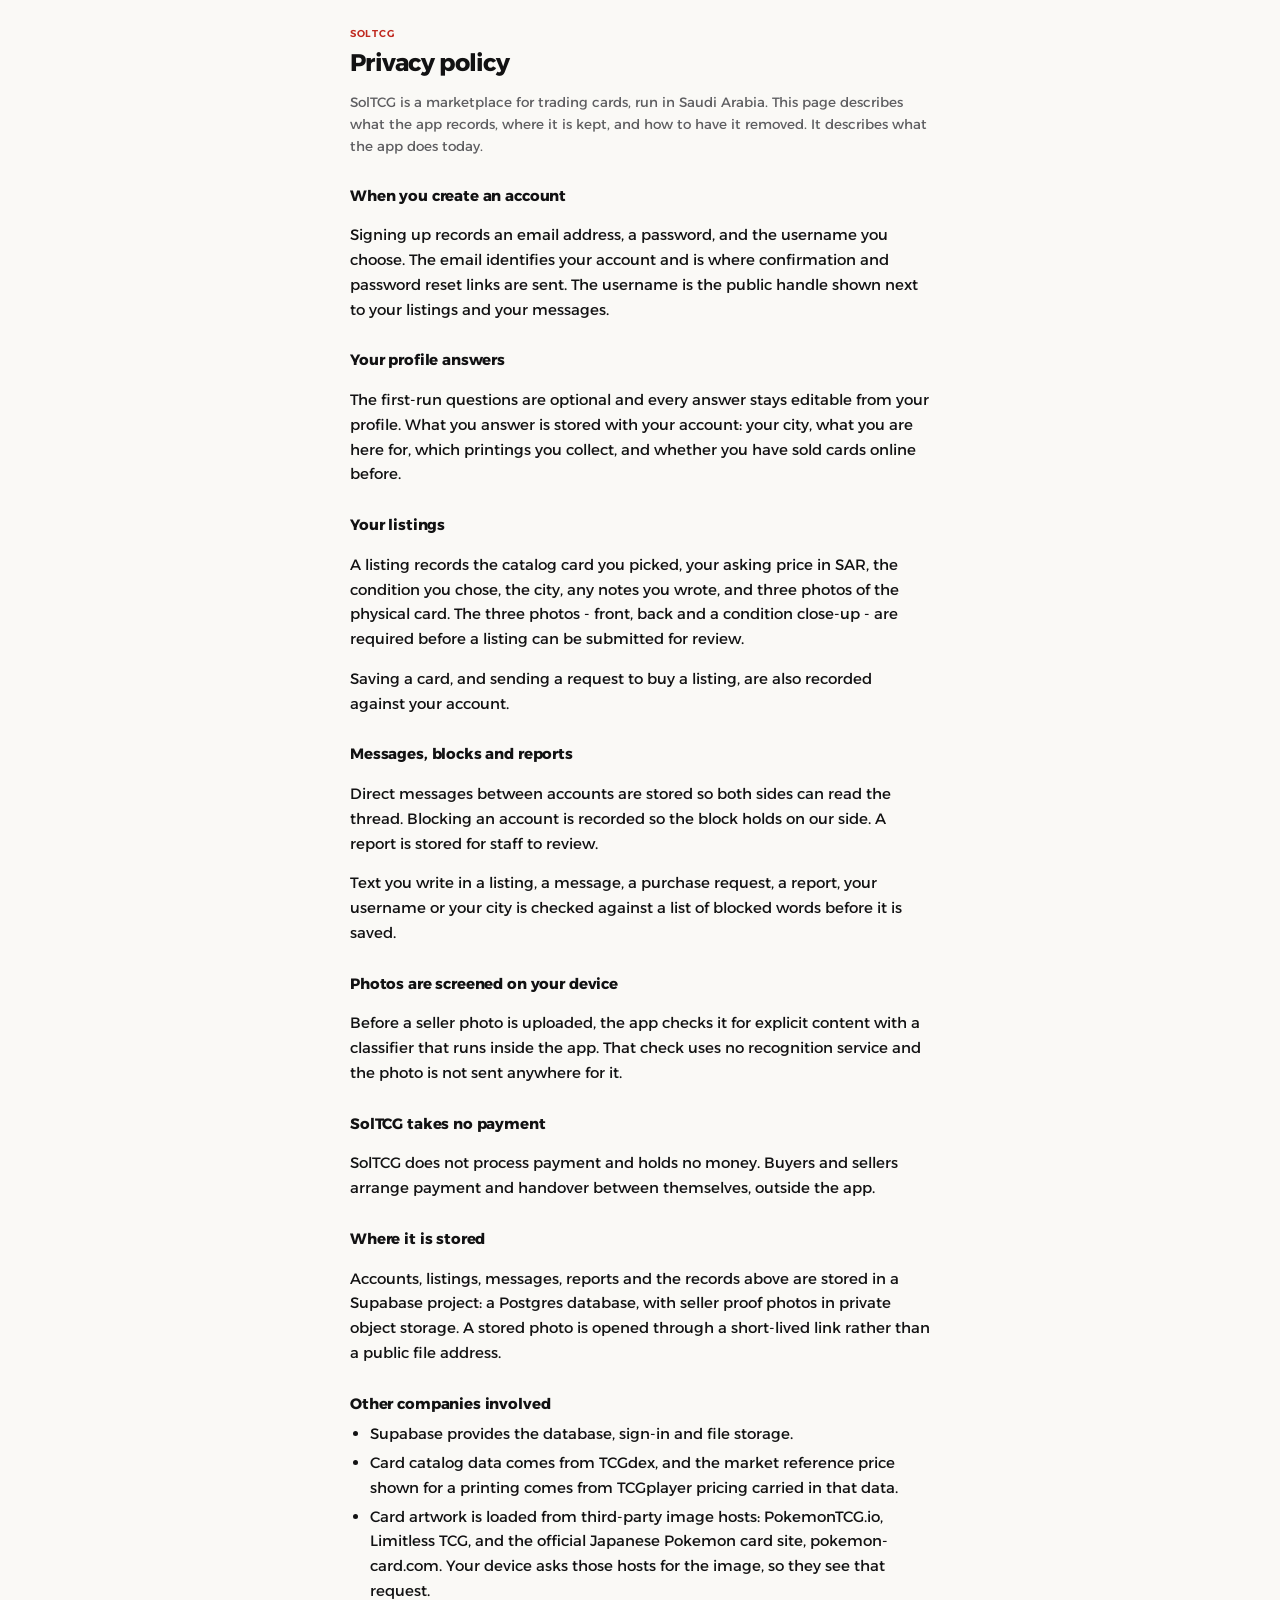
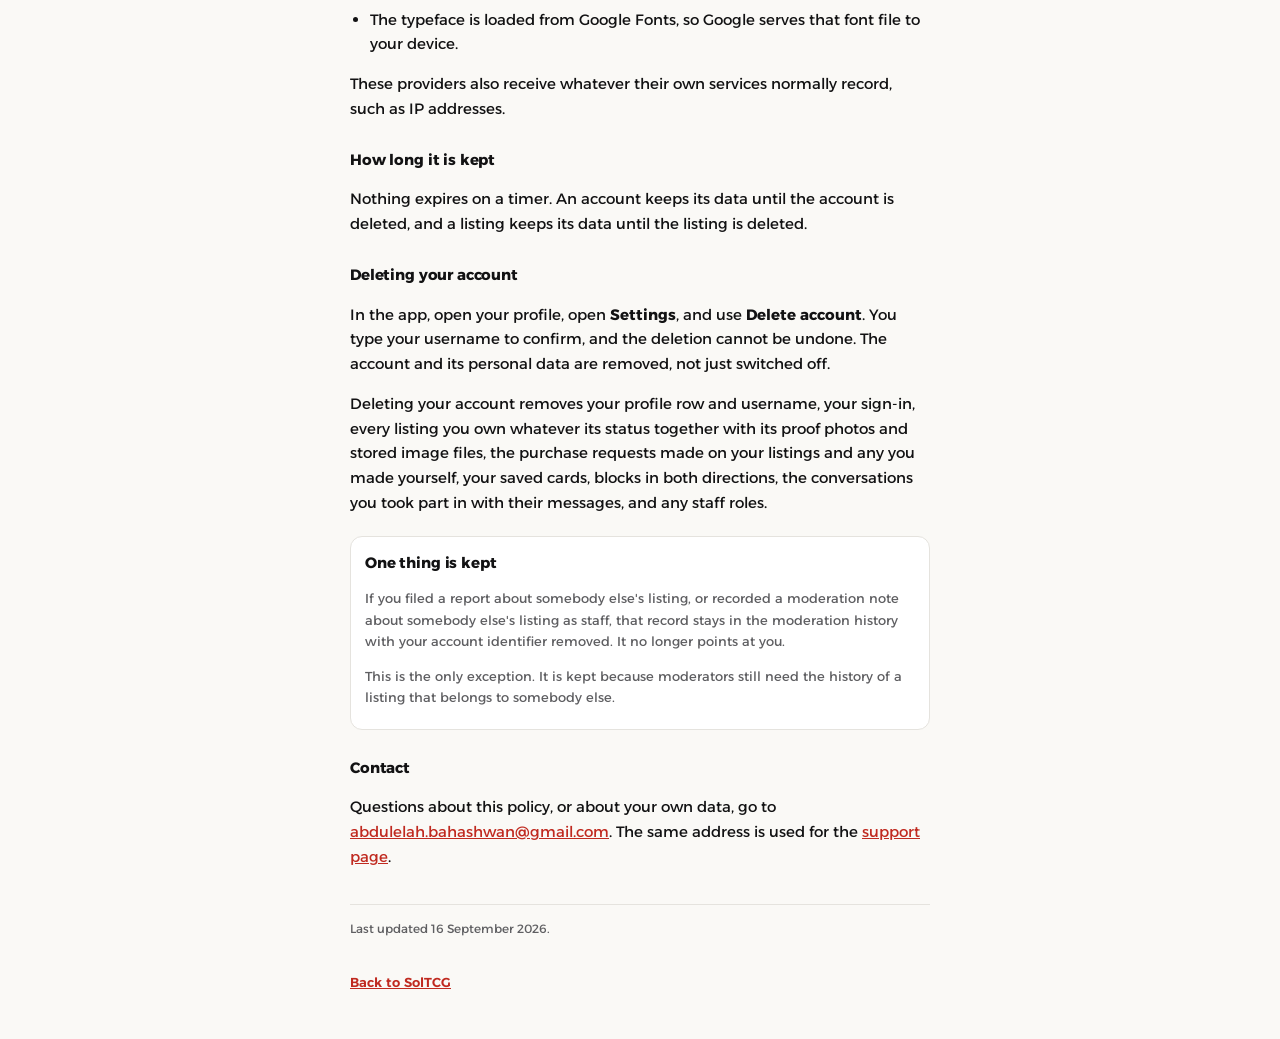
==== privacy.html @ 47c30865 "Publish browser build 0.1.13" ====
<!doctype html>
<html lang="en">
  <head>
    <meta charset="utf-8" />
    <meta name="viewport" content="width=device-width, initial-scale=1, viewport-fit=cover" />
    <meta name="theme-color" content="#faf9f6" media="(prefers-color-scheme: light)" />
    <meta name="theme-color" content="#0f0f11" media="(prefers-color-scheme: dark)" />
    <title>Privacy policy - SolTCG</title>
    <link rel="preconnect" href="https://fonts.googleapis.com" />
    <link rel="preconnect" href="https://fonts.gstatic.com" crossorigin />
    <link href="https://fonts.googleapis.com/css2?family=Alexandria:wght@300;400;500;600;700&display=swap" rel="stylesheet" />
    <style>
      /* Same tokens as src/styles.css, so the pages and the app agree. */
      :root {
        color-scheme: light;
        --bg: #faf9f6;
        --surface: #ffffff;
        --ink: #121213;
        --muted: #5f5f62;
        --line: #e5e3de;
        --accent: #e23a2e;
        --accent-text: #c02a20;
      }
      @media (prefers-color-scheme: dark) {
        :root {
          color-scheme: dark;
          --bg: #0f0f11;
          --surface: #17171a;
          --ink: #f4f4f6;
          --muted: #9b9ba3;
          --line: #2a2a30;
          --accent: #e23a2e;
          --accent-text: #ff7a6e;
        }
      }
      * { box-sizing: border-box; }
      body {
        margin: 0;
        background: var(--bg);
        color: var(--ink);
        font-family: 'Alexandria', system-ui, -apple-system, 'Segoe UI', sans-serif;
        font-size: 15px;
        line-height: 1.65;
        -webkit-text-size-adjust: 100%;
      }
      main {
        width: min(100%, 620px);
        margin-inline: auto;
        padding: 26px 20px calc(44px + env(safe-area-inset-bottom));
      }
      .kicker {
        text-transform: uppercase;
        letter-spacing: .07em;
        font-size: 10px;
        font-weight: 600;
        color: var(--accent-text);
        margin: 0;
      }
      h1 { font-size: 24px; line-height: 1.2; letter-spacing: -.03em; margin: 6px 0 10px; }
      h2 { font-size: 15px; letter-spacing: -.01em; margin: 26px 0 6px; }
      p, li { color: var(--ink); }
      .lede { color: var(--muted); font-size: 13.5px; }
      ul { margin: 6px 0; padding-inline-start: 20px; }
      li { margin-block-end: 4px; }
      a { color: var(--accent-text); }
      .note {
        margin-block: 20px;
        padding: 14px;
        border: 1px solid var(--line);
        border-radius: 12px;
        background: var(--surface);
      }
      .note h2 { margin-block-start: 0; }
      .note p { color: var(--muted); font-size: 13px; margin-block-end: 6px; }
      .updated { color: var(--muted); font-size: 12px; margin-block-start: 34px; padding-block-start: 14px; border-block-start: 1px solid var(--line); }
      .back { display: inline-block; margin-block-start: 22px; font-size: 13px; font-weight: 600; }
    </style>
  </head>
  <body>
    <main>
      <p class="kicker">SolTCG</p>
      <h1>Privacy policy</h1>
      <p class="lede">SolTCG is a marketplace for trading cards, run in Saudi Arabia. This page describes what the app records, where it is kept, and how to have it removed. It describes what the app does today.</p>

      <h2>When you create an account</h2>
      <p>Signing up records an email address, a password, and the username you choose. The email identifies your account and is where confirmation and password reset links are sent. The username is the public handle shown next to your listings and your messages.</p>

      <h2>Your profile answers</h2>
      <p>The first-run questions are optional and every answer stays editable from your profile. What you answer is stored with your account: your city, what you are here for, which printings you collect, and whether you have sold cards online before.</p>

      <h2>Your listings</h2>
      <p>A listing records the catalog card you picked, your asking price in SAR, the condition you chose, the city, any notes you wrote, and three photos of the physical card. The three photos - front, back and a condition close-up - are required before a listing can be submitted for review.</p>
      <p>Saving a card, and sending a request to buy a listing, are also recorded against your account.</p>

      <h2>Messages, blocks and reports</h2>
      <p>Direct messages between accounts are stored so both sides can read the thread. Blocking an account is recorded so the block holds on our side. A report is stored for staff to review.</p>
      <p>Text you write in a listing, a message, a purchase request, a report, your username or your city is checked against a list of blocked words before it is saved.</p>

      <h2>Photos are screened on your device</h2>
      <p>Before a seller photo is uploaded, the app checks it for explicit content with a classifier that runs inside the app. That check uses no recognition service and the photo is not sent anywhere for it.</p>

      <h2>SolTCG takes no payment</h2>
      <p>SolTCG does not process payment and holds no money. Buyers and sellers arrange payment and handover between themselves, outside the app.</p>

      <h2>Where it is stored</h2>
      <p>Accounts, listings, messages, reports and the records above are stored in a Supabase project: a Postgres database, with seller proof photos in private object storage. A stored photo is opened through a short-lived link rather than a public file address.</p>

      <h2>Other companies involved</h2>
      <ul>
        <li>Supabase provides the database, sign-in and file storage.</li>
        <li>Card catalog data comes from TCGdex, and the market reference price shown for a printing comes from TCGplayer pricing carried in that data.</li>
        <li>Card artwork is loaded from third-party image hosts: PokemonTCG.io, Limitless TCG, and the official Japanese Pokemon card site, pokemon-card.com. Your device asks those hosts for the image, so they see that request.</li>
        <li>The typeface is loaded from Google Fonts, so Google serves that font file to your device.</li>
      </ul>
      <p>These providers also receive whatever their own services normally record, such as IP addresses.</p>

      <h2>How long it is kept</h2>
      <p>Nothing expires on a timer. An account keeps its data until the account is deleted, and a listing keeps its data until the listing is deleted.</p>

      <h2>Deleting your account</h2>
      <p>In the app, open your profile, open <strong>Settings</strong>, and use <strong>Delete account</strong>. You type your username to confirm, and the deletion cannot be undone. The account and its personal data are removed, not just switched off.</p>
      <p>Deleting your account removes your profile row and username, your sign-in, every listing you own whatever its status together with its proof photos and stored image files, the purchase requests made on your listings and any you made yourself, your saved cards, blocks in both directions, the conversations you took part in with their messages, and any staff roles.</p>
      <div class="note">
        <h2>One thing is kept</h2>
        <p>If you filed a report about somebody else's listing, or recorded a moderation note about somebody else's listing as staff, that record stays in the moderation history with your account identifier removed. It no longer points at you.</p>
        <p>This is the only exception. It is kept because moderators still need the history of a listing that belongs to somebody else.</p>
      </div>

      <h2>Contact</h2>
      <p>Questions about this policy, or about your own data, go to <a href="mailto:abdulelah.bahashwan@gmail.com?subject=SolTCG%20support">abdulelah.bahashwan@gmail.com</a>. The same address is used for the <a href="support.html">support page</a>.</p>

      <p class="updated">Last updated 16 September 2026.</p>
      <a class="back" href="./">Back to SolTCG</a>
    </main>
  </body>
</html>
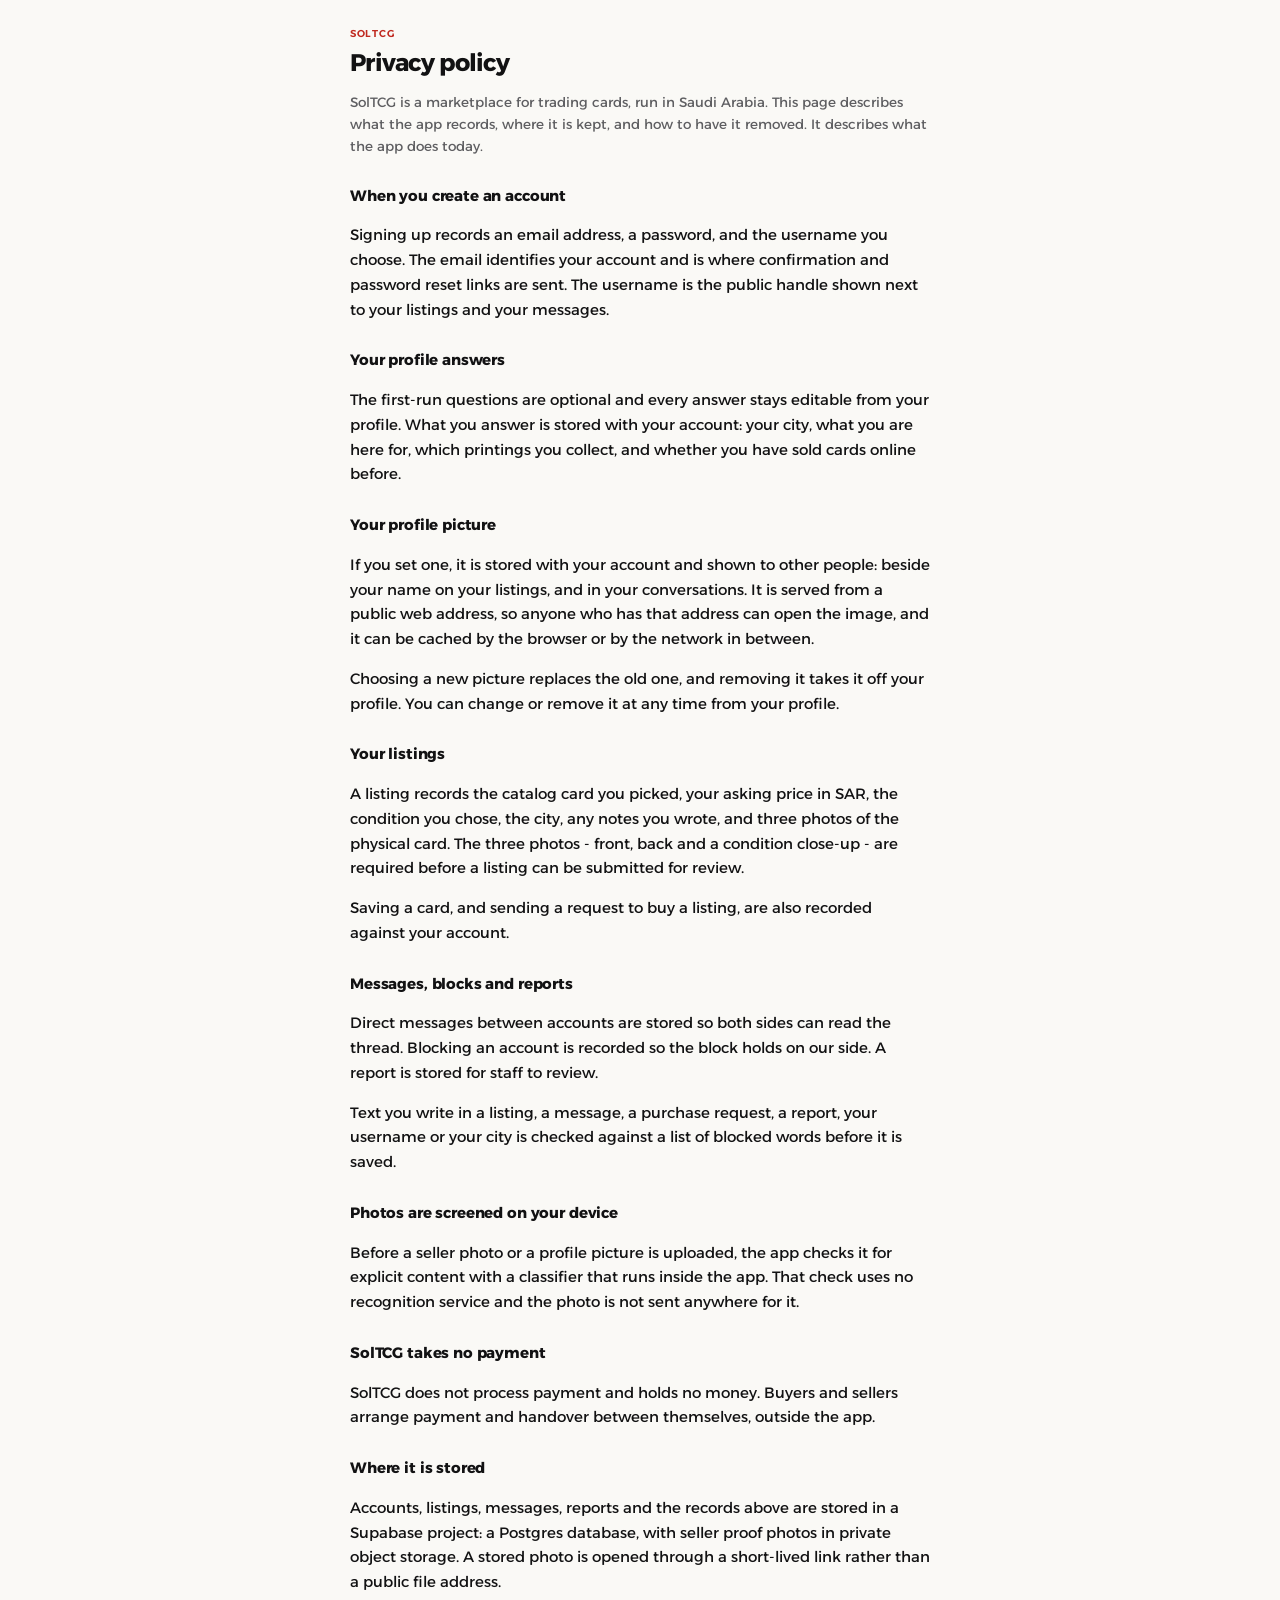
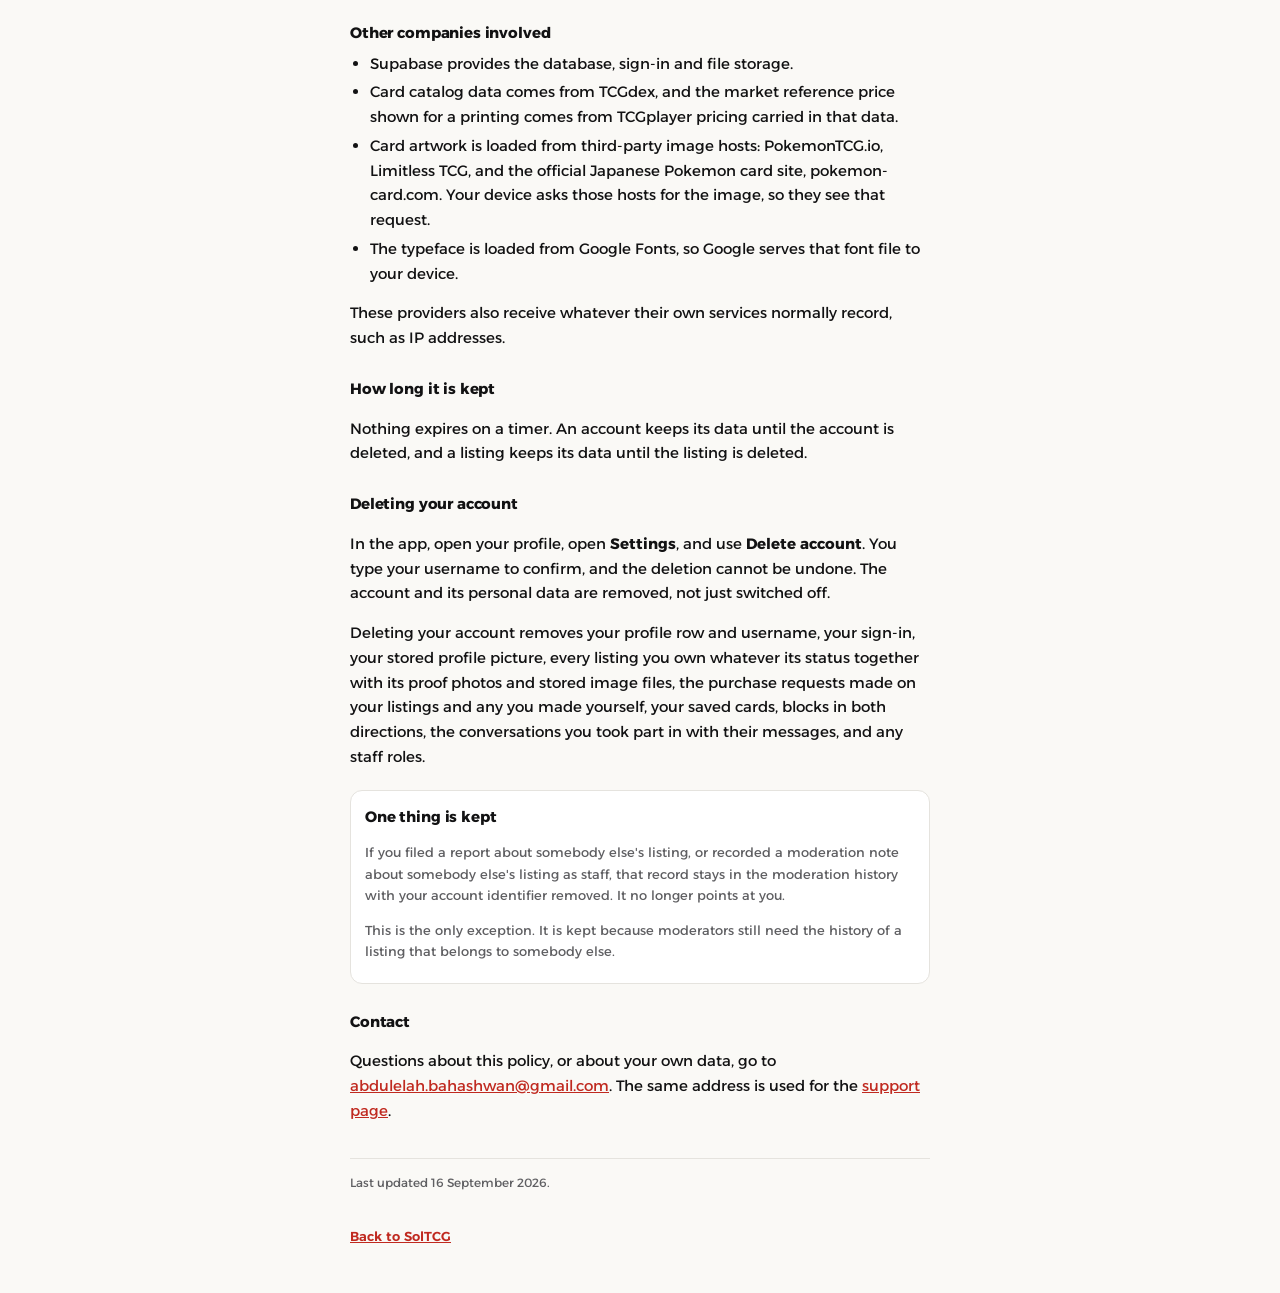
==== commit e8be36e6: "Publish browser build 0.1.15" ====
--- a/privacy.html
+++ b/privacy.html
@@ -88,6 +88,10 @@
       <h2>Your profile answers</h2>
       <p>The first-run questions are optional and every answer stays editable from your profile. What you answer is stored with your account: your city, what you are here for, which printings you collect, and whether you have sold cards online before.</p>
 
+      <h2>Your profile picture</h2>
+      <p>If you set one, it is stored with your account and shown to other people: beside your name on your listings, and in your conversations. It is served from a public web address, so anyone who has that address can open the image, and it can be cached by the browser or by the network in between.</p>
+      <p>Choosing a new picture replaces the old one, and removing it takes it off your profile. You can change or remove it at any time from your profile.</p>
+
       <h2>Your listings</h2>
       <p>A listing records the catalog card you picked, your asking price in SAR, the condition you chose, the city, any notes you wrote, and three photos of the physical card. The three photos - front, back and a condition close-up - are required before a listing can be submitted for review.</p>
       <p>Saving a card, and sending a request to buy a listing, are also recorded against your account.</p>
@@ -97,7 +101,7 @@
       <p>Text you write in a listing, a message, a purchase request, a report, your username or your city is checked against a list of blocked words before it is saved.</p>
 
       <h2>Photos are screened on your device</h2>
-      <p>Before a seller photo is uploaded, the app checks it for explicit content with a classifier that runs inside the app. That check uses no recognition service and the photo is not sent anywhere for it.</p>
+      <p>Before a seller photo or a profile picture is uploaded, the app checks it for explicit content with a classifier that runs inside the app. That check uses no recognition service and the photo is not sent anywhere for it.</p>
 
       <h2>SolTCG takes no payment</h2>
       <p>SolTCG does not process payment and holds no money. Buyers and sellers arrange payment and handover between themselves, outside the app.</p>
@@ -119,7 +123,7 @@
 
       <h2>Deleting your account</h2>
       <p>In the app, open your profile, open <strong>Settings</strong>, and use <strong>Delete account</strong>. You type your username to confirm, and the deletion cannot be undone. The account and its personal data are removed, not just switched off.</p>
-      <p>Deleting your account removes your profile row and username, your sign-in, every listing you own whatever its status together with its proof photos and stored image files, the purchase requests made on your listings and any you made yourself, your saved cards, blocks in both directions, the conversations you took part in with their messages, and any staff roles.</p>
+      <p>Deleting your account removes your profile row and username, your sign-in, your stored profile picture, every listing you own whatever its status together with its proof photos and stored image files, the purchase requests made on your listings and any you made yourself, your saved cards, blocks in both directions, the conversations you took part in with their messages, and any staff roles.</p>
       <div class="note">
         <h2>One thing is kept</h2>
         <p>If you filed a report about somebody else's listing, or recorded a moderation note about somebody else's listing as staff, that record stays in the moderation history with your account identifier removed. It no longer points at you.</p>
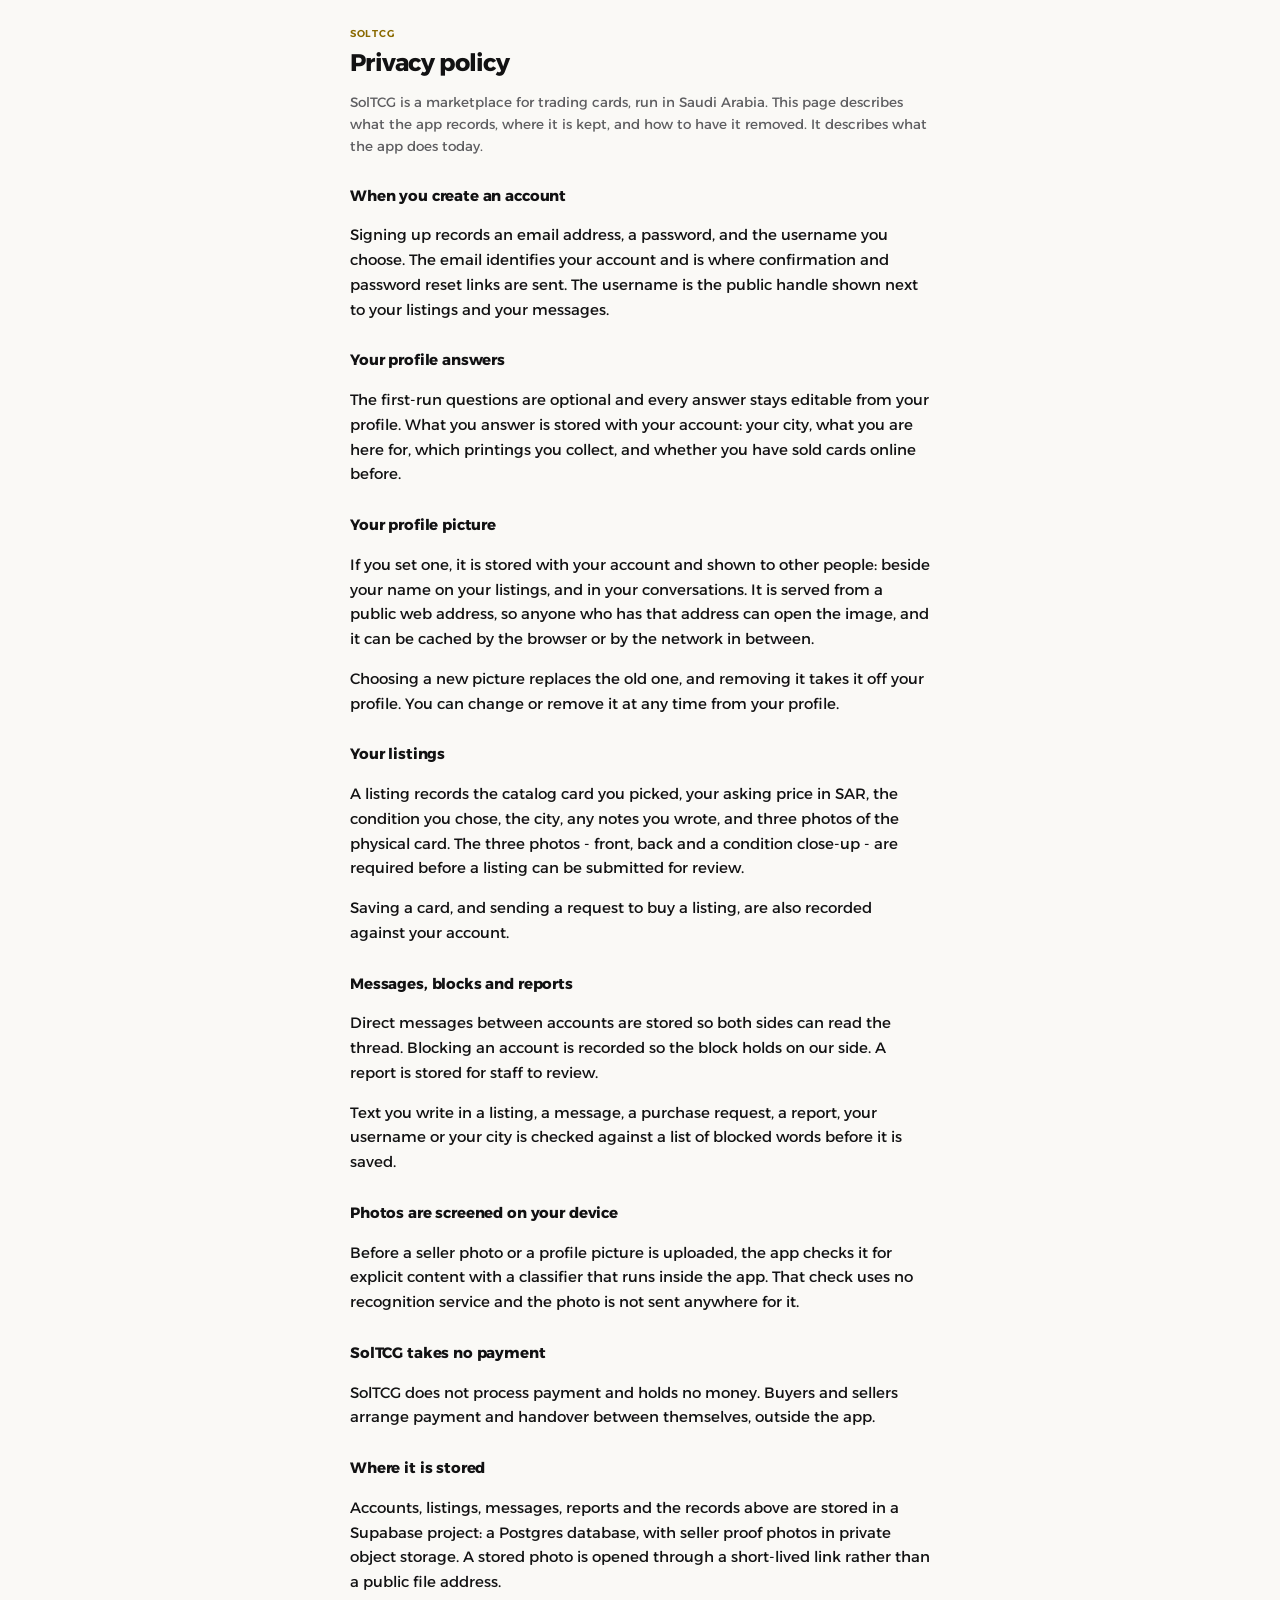
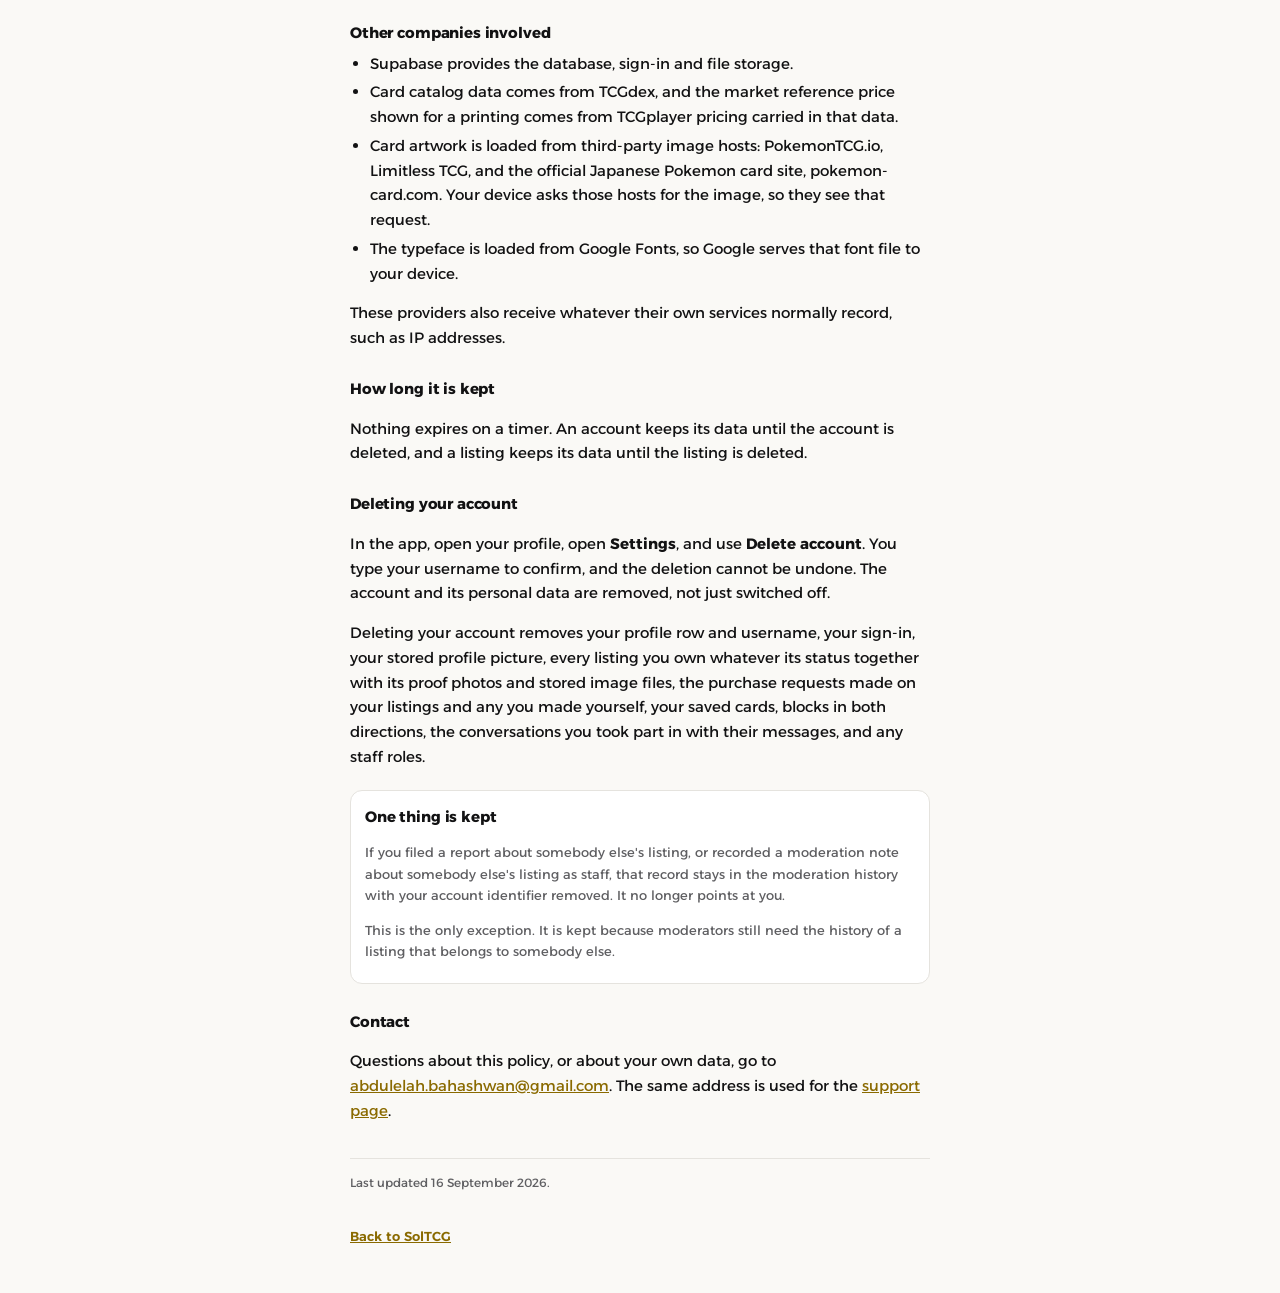
==== commit dc324964: "Publish browser build 0.1.20" ====
--- a/privacy.html
+++ b/privacy.html
@@ -18,8 +18,8 @@
         --ink: #121213;
         --muted: #5f5f62;
         --line: #e5e3de;
-        --accent: #e23a2e;
-        --accent-text: #c02a20;
+        --accent: #f7ce2b;
+        --accent-text: #8a6a00;
       }
       @media (prefers-color-scheme: dark) {
         :root {
@@ -29,8 +29,8 @@
           --ink: #f4f4f6;
           --muted: #9b9ba3;
           --line: #2a2a30;
-          --accent: #e23a2e;
-          --accent-text: #ff7a6e;
+          --accent: #f7ce2b;
+          --accent-text: #ffd84d;
         }
       }
       * { box-sizing: border-box; }
